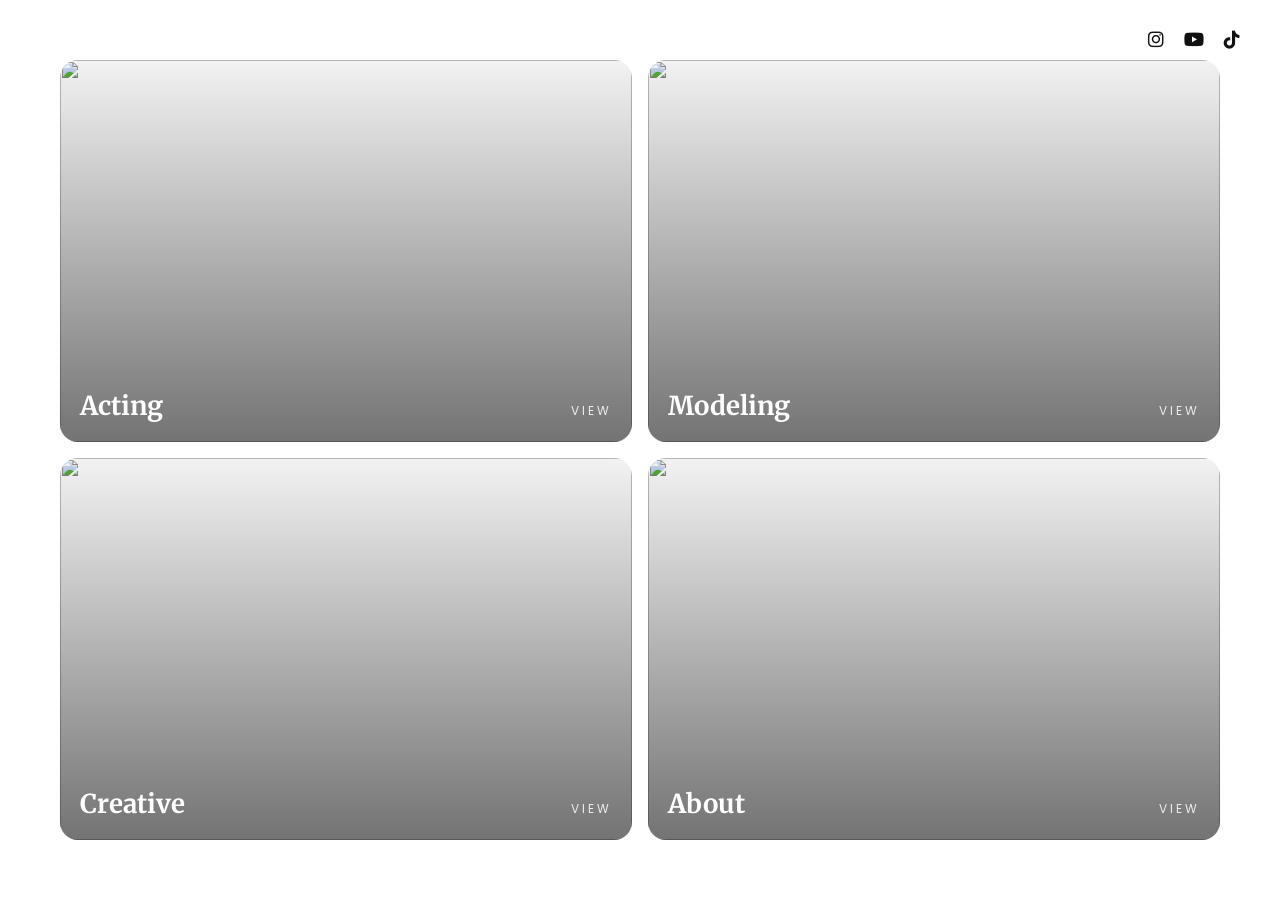
==== index.html @ 7558fbeb "first commit" ====
<!DOCTYPE html>
<html lang="en">
<head>
<meta charset="UTF-8">
<meta name="viewport" content="width=device-width, initial-scale=1.0">
<title>Lilen Maeda - Portfolio</title>

<!-- GOOGLE FONTS -->
<link href="https://fonts.googleapis.com/css2?family=Merriweather:wght@700&family=Poppins:wght@300;400;500&display=swap" rel="stylesheet">

<!-- SOCIAL ICONS -->
<link rel="stylesheet" href="https://cdnjs.cloudflare.com/ajax/libs/font-awesome/6.5.0/css/all.min.css">

<style>

body{
  margin:0;
  font-family:"Poppins",sans-serif;
  height:100vh;
}

.home{
  height:100vh;
  display:flex;
  flex-direction:column;
}

/* ---------- SOCIAL TOP RIGHT ---------- */

.home-social{
  position:absolute;
  top:26px;
  right:40px;
  display:flex;
  gap:20px;
  z-index:10;
}

.home-social a{
  font-size:18px;
  color:#111;
  transition:opacity 0.2s ease, transform 0.2s ease;
}

.home-social a:hover{
  opacity:0.6;
  transform:translateY(-2px);
}

/* ---------- GRID ---------- */

.tiles{
  flex:1;
  display:grid;
  grid-template-columns:1fr 1fr;
  grid-template-rows:1fr 1fr;
  gap:16px;
  padding:60px;
}

.tile{
  position:relative;
  border-radius:18px;
  overflow:hidden;
  text-decoration:none;
  display:flex;
  align-items:flex-end;
  transition:transform 0.25s ease;
}

.tile:hover{
  transform:translateY(-2px);
}

.tile img{
  position:absolute;
  inset:0;
  width:100%;
  height:100%;
  object-fit:cover;
}

.tile .overlay{
  position:absolute;
  inset:0;
  background:linear-gradient(to top, rgba(0,0,0,0.55), rgba(0,0,0,0.05));
}

.tile .label{
  position:relative;
  z-index:2;
  padding:20px;
  width:100%;
  display:flex;
  justify-content:space-between;
  align-items:baseline;
}

.label h2{
  margin:0;
  font-family:"Merriweather",serif;
  font-size:26px;
  color:white;
}

.label span{
  font-size:12px;
  letter-spacing:0.25em;
  text-transform:uppercase;
  color:rgba(255,255,255,0.85);
}

/* ---------- MOBILE ---------- */

@media (max-width:900px){

  body{
    height:auto;
  }

  .tiles{
    grid-template-columns:1fr;
    grid-template-rows:auto;
    padding:20px;
  }

  .tile{
    height:240px;
  }

  .home-social{
    right:20px;
    top:18px;
  }

}

</style>
</head>

<body>

<div class="home">

<!-- SOCIAL ICONS -->

<div class="home-social">

<a href="https://www.instagram.com/lilen_maeda" target="_blank" rel="noopener">
<i class="fa-brands fa-instagram"></i>
</a>

<a href="https://www.youtube.com/@LilenMusic" target="_blank" rel="noopener">
<i class="fa-brands fa-youtube"></i>
</a>

<a href="https://www.tiktok.com/@watashiwalilen" target="_blank" rel="noopener">
<i class="fa-brands fa-tiktok"></i>
</a>

</div>

<section class="tiles">

<a class="tile" href="Acting.html">
<img src="Gatorade.jpeg" alt="">
<div class="overlay"></div>
<div class="label">
<h2>Acting</h2>
<span>View</span>
</div>
</a>

<a class="tile" href="Modeling.html">
<img src="Modeling.jpg" alt="">
<div class="overlay"></div>
<div class="label">
<h2>Modeling</h2>
<span>View</span>
</div>
</a>

<a class="tile" href="creative.html">
<img src="Luces & Sombras.jpg" alt="">
<div class="overlay"></div>
<div class="label">
<h2>Creative</h2>
<span>View</span>
</div>
</a>

<a class="tile" href="about.html">
<img src="Home-About.jpg" alt="">
<div class="overlay"></div>
<div class="label">
<h2>About</h2>
<span>View</span>
</div>
</a>

</section>

</div>

</body>
</html>
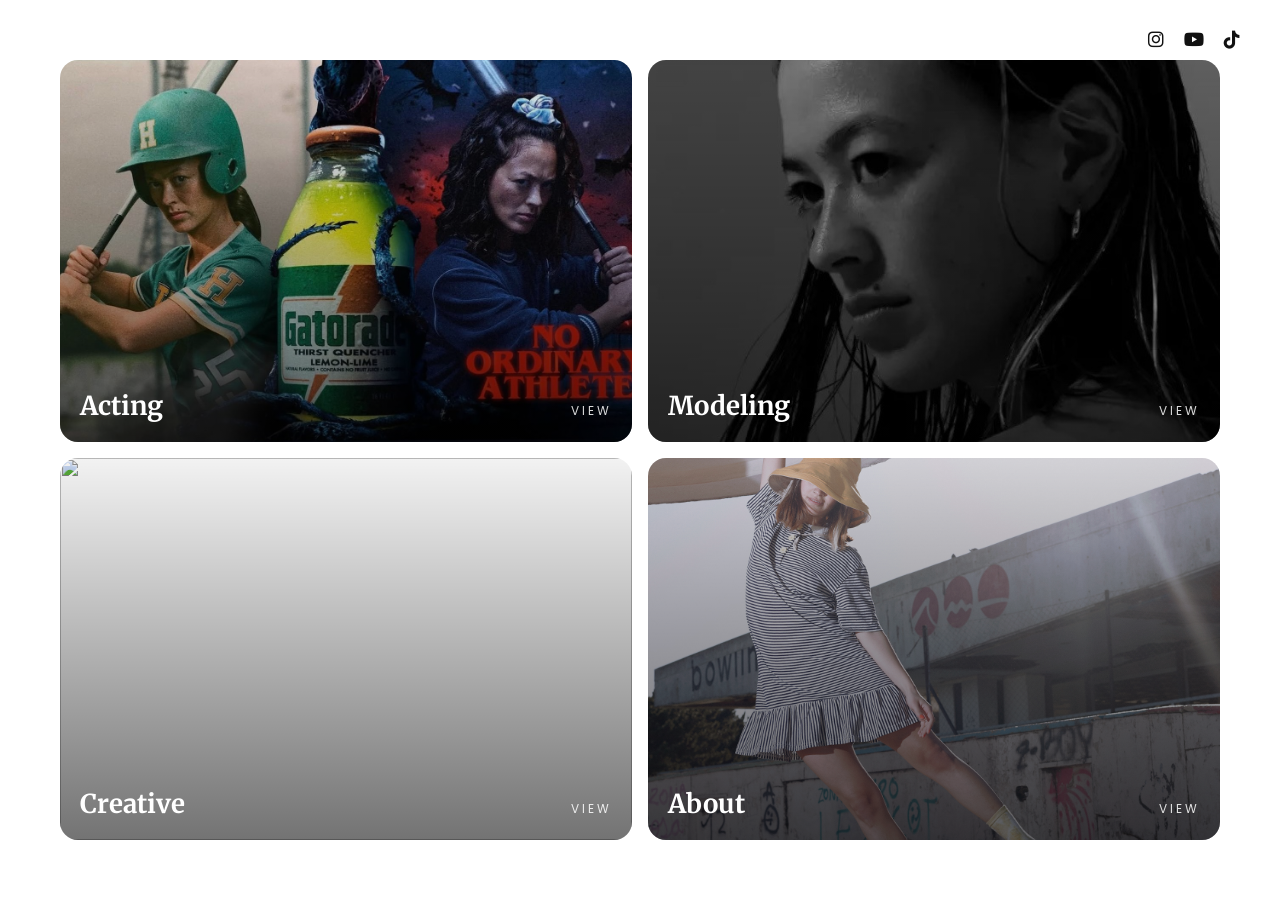
==== commit 359e451c: "changes 1" ====
--- a/index.html
+++ b/index.html
@@ -190,7 +190,7 @@
 </a>
 
 <a class="tile" href="about.html">
-<img src="Home-About.jpg" alt="">
+<img src="Jaqueline (4).jpg" alt="">
 <div class="overlay"></div>
 <div class="label">
 <h2>About</h2>
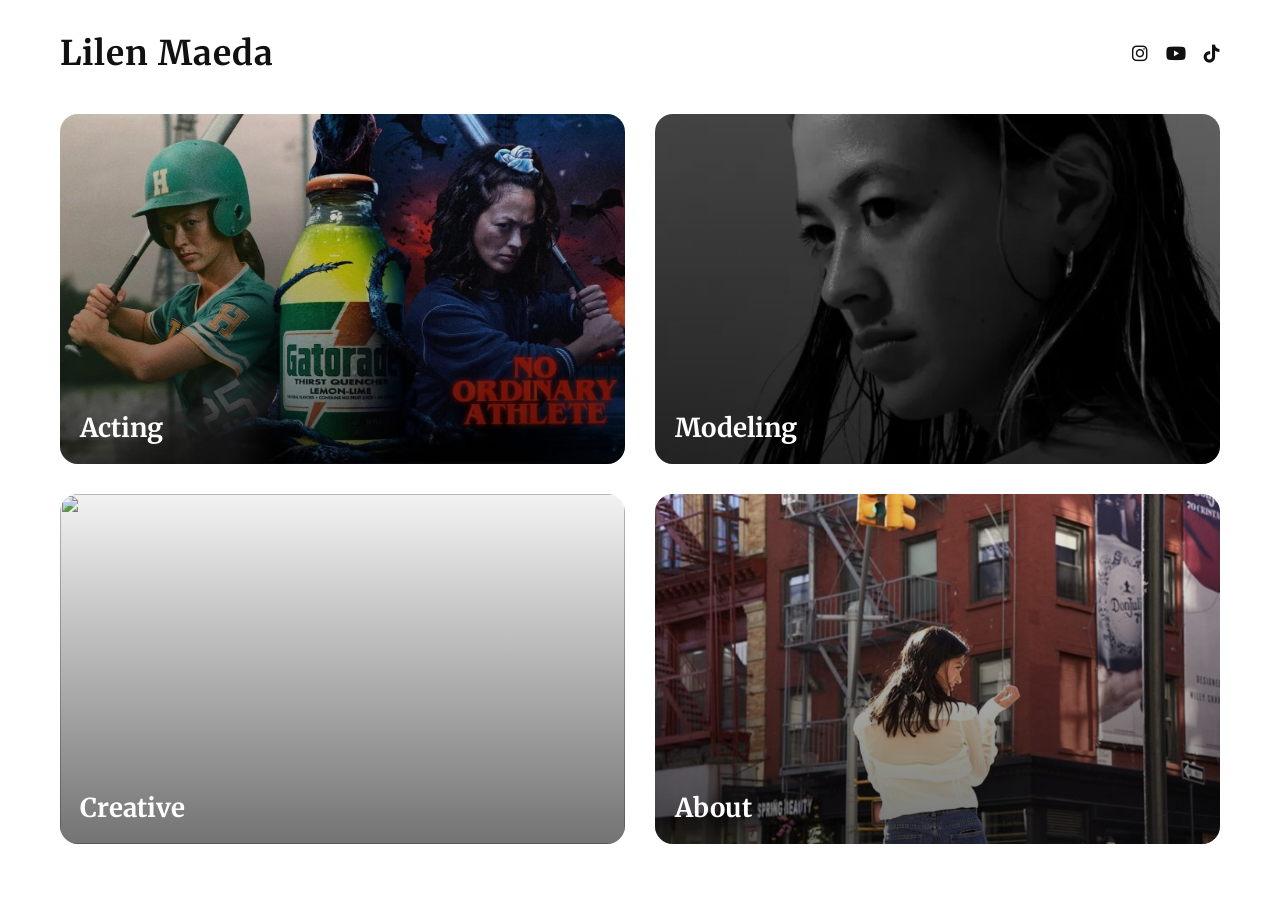
==== commit f74815a3: "changed home" ====
--- a/index.html
+++ b/index.html
@@ -20,7 +20,7 @@
 }
 
 .home{
-  height:100vh;
+  height:90vh;
   display:flex;
   flex-direction:column;
 }
@@ -54,8 +54,12 @@
   display:grid;
   grid-template-columns:1fr 1fr;
   grid-template-rows:1fr 1fr;
-  gap:16px;
-  padding:60px;
+  gap:30px;
+
+  padding: 40px 60px 40px 60px; /* SAME top/bottom */
+
+  height: calc(100vh - 120px); /* subtract nav height */
+  box-sizing: border-box;
 }
 
 .tile{
@@ -110,6 +114,62 @@
   color:rgba(255,255,255,0.85);
 }
 
+.main-nav {
+  width: 100%;
+  padding: 32px 60px 0 60px;
+  box-sizing: border-box;
+  background: #fff;
+  position: relative;
+  z-index: 1000;
+}
+
+.nav-inner {
+  display: flex;
+  justify-content: space-between;
+  align-items: center;
+}
+
+.nav-name {
+  font-family: "Merriweather", serif;
+  font-size: 34px;
+  font-weight: 700;
+  letter-spacing: 0.03em;
+  text-decoration: none;
+  color: #111;
+}
+
+.nav-links {
+  display: flex;
+  align-items: center;
+}
+
+.nav-links a {
+  margin-left: 36px;
+  font-weight: 300;
+  font-size: 18px;
+  letter-spacing: 0.15em;
+  text-transform: uppercase;
+  text-decoration: none;
+  color: #222;
+}
+
+.nav-social {
+  display: flex;
+  align-items: center;
+  gap: 18px;
+  margin-left: 40px;
+}
+
+.nav-social a {
+  font-size: 18px;
+  color: #111;
+  transition: opacity 0.2s ease;
+}
+
+.nav-social a:hover {
+  opacity: 0.6;
+}
+
 /* ---------- MOBILE ---------- */
 
 @media (max-width:900px){
@@ -133,6 +193,62 @@
     top:18px;
   }
 
+  .main-nav {
+  width: 100%;
+  padding: 32px 60px 0 60px;
+  box-sizing: border-box;
+  background: #fff;
+  position: relative;
+  z-index: 1000;
+}
+
+.nav-inner {
+  display: flex;
+  justify-content: space-between;
+  align-items: center;
+}
+
+.nav-name {
+  font-family: "Merriweather", serif;
+  font-size: 34px;
+  font-weight: 700;
+  letter-spacing: 0.03em;
+  text-decoration: none;
+  color: #111;
+}
+
+.nav-links {
+  display: flex;
+  align-items: center;
+}
+
+.nav-links a {
+  margin-left: 36px;
+  font-weight: 300;
+  font-size: 18px;
+  letter-spacing: 0.15em;
+  text-transform: uppercase;
+  text-decoration: none;
+  color: #222;
+}
+
+.nav-social {
+  display: flex;
+  align-items: center;
+  gap: 18px;
+  margin-left: 40px;
+}
+
+.nav-social a {
+  font-size: 18px;
+  color: #111;
+  transition: opacity 0.2s ease;
+}
+
+.nav-social a:hover {
+  opacity: 0.6;
+}
+
 }
 
 </style>
@@ -140,25 +256,21 @@
 
 <body>
 
+   <nav class="main-nav" id="mainNav">
+  <div class="nav-inner">
+    <a href="index.html" class="nav-name">Lilen Maeda</a>
+
+      <div class="nav-social">
+        <a href="https://www.instagram.com/lilen_maeda" target="_blank" rel="noopener"><i class="fa-brands fa-instagram"></i></a>
+        <a href="https://www.youtube.com/YOURCHANNEL" target="_blank" rel="noopener"><i class="fa-brands fa-youtube"></i></a>
+        <a href="https://www.tiktok.com/@watashiwalilen" target="_blank" rel="noopener"><i class="fa-brands fa-tiktok"></i></a>
+      </div>
+    </div>
+  </div>
+</nav>
+
 <div class="home">
 
-<!-- SOCIAL ICONS -->
-
-<div class="home-social">
-
-<a href="https://www.instagram.com/lilen_maeda" target="_blank" rel="noopener">
-<i class="fa-brands fa-instagram"></i>
-</a>
-
-<a href="https://www.youtube.com/@LilenMusic" target="_blank" rel="noopener">
-<i class="fa-brands fa-youtube"></i>
-</a>
-
-<a href="https://www.tiktok.com/@watashiwalilen" target="_blank" rel="noopener">
-<i class="fa-brands fa-tiktok"></i>
-</a>
-
-</div>
 
 <section class="tiles">
 
@@ -167,7 +279,7 @@
 <div class="overlay"></div>
 <div class="label">
 <h2>Acting</h2>
-<span>View</span>
+
 </div>
 </a>
 
@@ -176,7 +288,7 @@
 <div class="overlay"></div>
 <div class="label">
 <h2>Modeling</h2>
-<span>View</span>
+
 </div>
 </a>
 
@@ -185,16 +297,16 @@
 <div class="overlay"></div>
 <div class="label">
 <h2>Creative</h2>
-<span>View</span>
+
 </div>
 </a>
 
 <a class="tile" href="about.html">
-<img src="Jaqueline (4).jpg" alt="">
+<img src="About.jpg" alt="">
 <div class="overlay"></div>
 <div class="label">
 <h2>About</h2>
-<span>View</span>
+
 </div>
 </a>
 
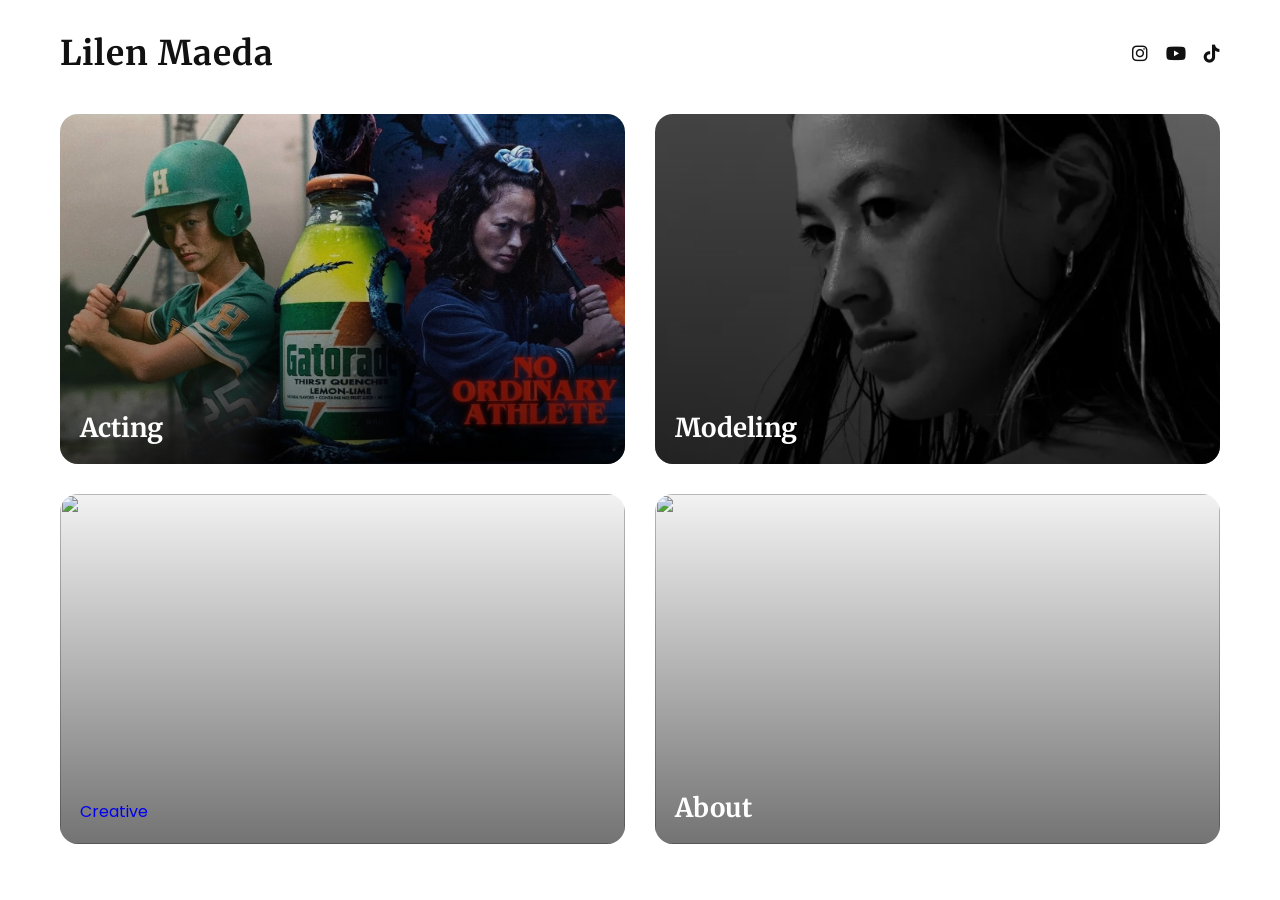
==== commit 3282c4ed: "creative site" ====
--- a/index.html
+++ b/index.html
@@ -292,10 +292,10 @@
 </div>
 </a>
 
-<a class="tile" href="creative.html">
+<a class="tile" href="Creative.html">
 <img src="Luces & Sombras.jpg" alt="">
 <div class="overlay"></div>
-<div class="label">
+<div class="label"
 <h2>Creative</h2>
 
 </div>
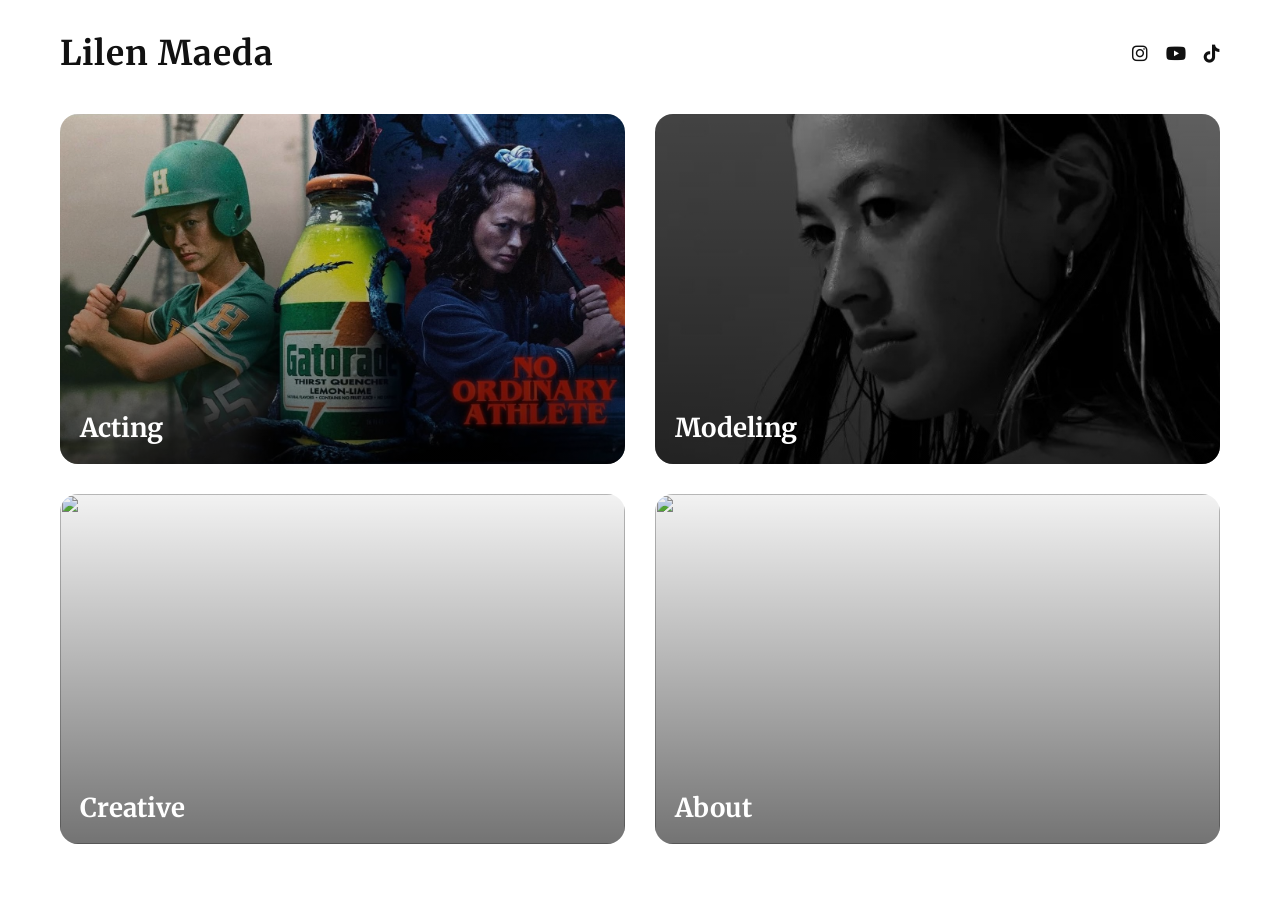
==== commit 20afa2a1: "final changes" ====
--- a/index.html
+++ b/index.html
@@ -295,7 +295,7 @@
 <a class="tile" href="Creative.html">
 <img src="Luces & Sombras.jpg" alt="">
 <div class="overlay"></div>
-<div class="label"
+<div class="label">
 <h2>Creative</h2>
 
 </div>
